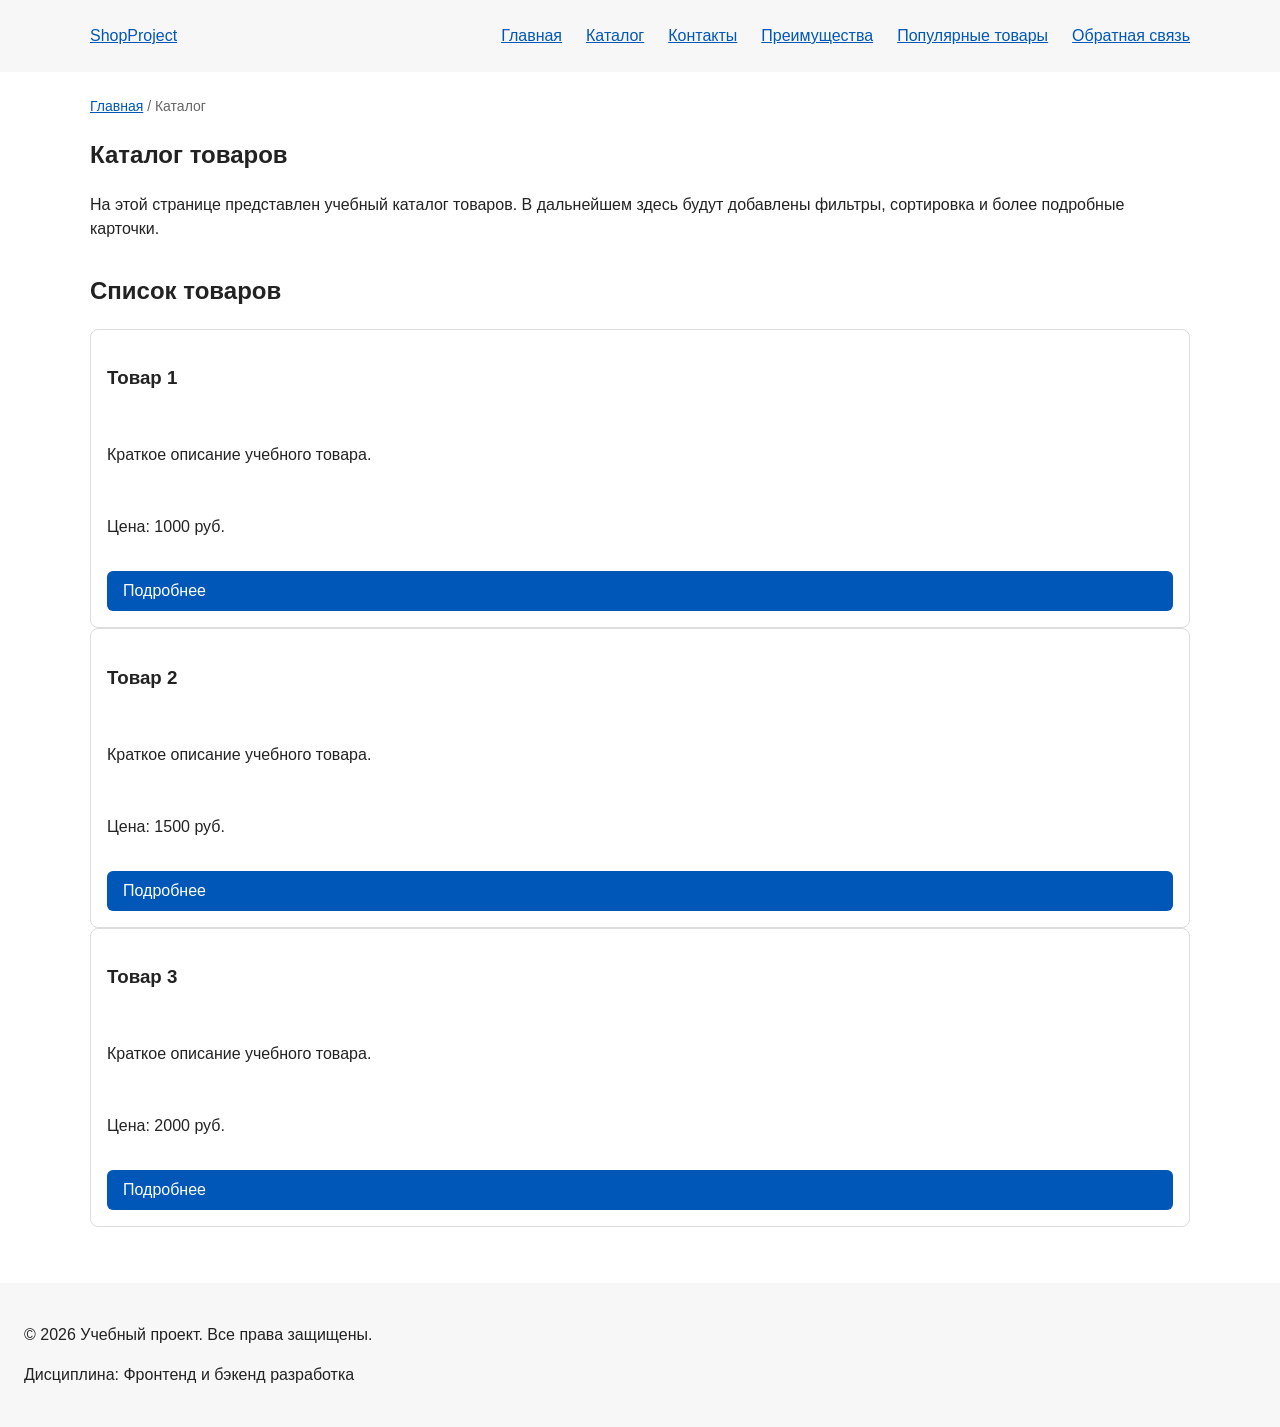
==== catalog.html @ 981c74f6 "feat: add multi-page structure navigation and anchors" ====
<!DOCTYPE html>
<html lang="ru">
<head>
  <meta charset="UTF-8">
  <meta name="viewport" content="width=device-width, initial-scale=1.0">
  <meta name="description" content="Каталог товаров учебного интернет-магазина.">
  <title>Каталог товаров — Учебный интернет-магазин</title>
  <link rel="stylesheet" href="css/style.css">
</head>
<body>
  <header>
    <div class="site-header">
      <a class="site-logo" href="index.html">ShopProject</a>

      <nav class="site-nav" aria-label="Основная навигация">
        <ul class="site-nav__list">
          <li><a href="index.html">Главная</a></li>
          <li><a href="catalog.html">Каталог</a></li>
          <li><a href="contacts.html">Контакты</a></li>
          <li><a href="index.html#advantages">Преимущества</a></li>
          <li><a href="index.html#popular">Популярные товары</a></li>
          <li><a href="index.html#contacts">Обратная связь</a></li>
        </ul>
      </nav>
    </div>
  </header>

  <main>
    <nav class="breadcrumbs" aria-label="Хлебные крошки">
      <a href="index.html">Главная</a>
      <span>Каталог</span>
    </nav>

    <section class="section">
      <h1>Каталог товаров</h1>
      <p>
        На этой странице представлен учебный каталог товаров.
        В дальнейшем здесь будут добавлены фильтры, сортировка и более
        подробные карточки.
      </p>
    </section>

    <section class="section">
      <h2>Список товаров</h2>

      <article class="product-card">
        <h3>Товар 1</h3>
        <p>Краткое описание учебного товара.</p>
        <p>Цена: 1000 руб.</p>
        <a class="button" href="index.html#popular">Подробнее</a>
      </article>

      <article class="product-card">
        <h3>Товар 2</h3>
        <p>Краткое описание учебного товара.</p>
        <p>Цена: 1500 руб.</p>
        <a class="button" href="index.html#popular">Подробнее</a>
      </article>

      <article class="product-card">
        <h3>Товар 3</h3>
        <p>Краткое описание учебного товара.</p>
        <p>Цена: 2000 руб.</p>
        <a class="button" href="index.html#popular">Подробнее</a>
      </article>
    </section>
  </main>

  <footer>
    <p>&copy; 2026 Учебный проект. Все права защищены.</p>
    <p>Дисциплина: Фронтенд и бэкенд разработка</p>
  </footer>
</body>
</html>
---- css/style.css ----
/* ===============================
   1. Переменные проекта
   =============================== */

:root {
  /* Основные цвета проекта */
  --color-bg: #ffffff;
  --color-text: #222222;
  --color-muted: #666666;
  --color-primary: #0057b8;
  --color-primary-dark: #003f86;
  --color-border: #dddddd;
  --color-surface: #f7f7f7;
  --color-surface-accent: #eef5ff;
  --color-danger: #b00020;
  --color-success: #168a2f;
  --color-success-bg: #eefaf0;
  --color-white: #ffffff;

  /* Отступы */
  --space-xs: 4px;
  --space-sm: 8px;
  --space-md: 16px;
  --space-lg: 24px;
  --space-xl: 32px;

  /* Скругления */
  --radius-sm: 6px;
  --radius-md: 8px;
  --radius-lg: 12px;

  /* Размеры */
  --container-width: 1100px;
}

/* ===============================
   2. Базовые стили
   =============================== */

* {
  box-sizing: border-box;
}

html {
  scroll-behavior: smooth;
}

body {
  margin: 0;
  font-family: Arial, sans-serif;
  line-height: 1.5;
  color: var(--color-text);
  background-color: var(--color-bg);
}

header,
main,
footer {
  padding: var(--space-lg);
}

header {
  background-color: var(--color-surface);
}

footer {
  background-color: var(--color-surface);
}

section {
  margin-bottom: 24px;
}

section h2 {
  margin-top: 0;
}


/* ===============================
   3. Общие элементы интерфейса
   =============================== */

a {
  color: var(--color-primary);
}

a:hover {
  color: var(--color-primary-dark);
}

a:focus-visible {
  outline: 2px solid var(--color-primary);
  outline-offset: 3px;
}

/*
  Ограничиваем ширину содержимого шапки,
  чтобы оно не растягивалось слишком сильно на широких экранах.
*/
.site-header {
  display: flex;
  flex-wrap: wrap;
  align-items: center;
  justify-content: space-between;
  gap: var(--space-md) var(--space-lg);
  max-width: var(--container-width);
  margin: 0 auto;
}

/*
  Оформляем текстовый логотип.
*/
.site-header__logo {
  font-weight: bold;
  text-decoration: none;
  color: var(--color-text);
}

/*
  Располагаем пункты меню в ряд с переносом на узких экранах.
*/
.site-nav__list {
  display: flex;
  flex-wrap: wrap;
  gap: var(--space-sm) var(--space-lg);
  padding: 0;
  margin: 0;
  list-style: none;
}

/*
  Оформляем ссылки меню.
*/
.site-nav__link {
  display: inline-block;
  color: var(--color-primary);
  text-decoration: none;
}

/*
  При наведении мыши подчёркиваем ссылку.
  Подробно состояния интерфейса будут рассмотрены в практической работе 1.7.
*/
.site-nav__link:hover {
  text-decoration: underline;
}

/* ===============================
   4. Компоненты страницы
   =============================== */

.hero {
  max-width: var(--container-width);
  margin: 0 auto var(--space-xl);
  padding: var(--space-xl) var(--space-lg);
  background-color: var(--color-surface-accent);
  border-radius: var(--radius-lg);
}

.section {
  max-width: var(--container-width);
  margin: 0 auto var(--space-xl);
}

.section h2 {
  margin-top: 0;
}

:target {
  outline: 2px dashed var(--color-primary);
  outline-offset: 4px;
}

/*
  Сетка товаров: число колонок зависит от доступной ширины.
*/
.product-list {
  display: grid;
  grid-template-columns: repeat(auto-fit, minmax(min(100%, 250px), 1fr));
  gap: var(--space-md);
}

/*
  Карточка товара — самостоятельный БЭМ-блок.
*/
.product-card {
  display: flex;
  flex-direction: column;
  gap: var(--space-md);
  min-width: 0;
  padding: var(--space-md);
  border: 1px solid var(--color-border);
  border-radius: var(--radius-md);
  background-color: var(--color-bg);
}

.product-card:hover {
  border-color: var(--color-primary);
}

.product-card__title,
.product-card__description,
.product-card__price {
  margin: 0;
}

.product-card__price {
  font-weight: bold;
}

.product-card__button {
  align-self: flex-start;
  margin-top: auto;
}

/*
  Кнопка
*/
.button {
  display: inline-block;
  padding: var(--space-sm) var(--space-md);
  color: var(--color-white);
  background-color: var(--color-primary);
  text-decoration: none;
  border: none;
  border-radius: var(--radius-sm);
  cursor: pointer;
}

.button:hover {
  background-color: var(--color-primary-dark);
}

.button:focus-visible {
  outline: 2px solid var(--color-primary);
  outline-offset: 3px;
}

.button:disabled {
  opacity: 0.6;
  cursor: not-allowed;
}

/*
  Дополнительный информационный блок.
*/
.aside-info {
  max-width: var(--container-width);
  margin: 0 auto var(--space-xl);
  padding: var(--space-md);
  border-left: 4px solid var(--color-primary);
  background-color: var(--color-surface);
}

/*
  Хлебные крошки
*/
.breadcrumbs {
  max-width: var(--container-width);
  margin: 0 auto var(--space-md);
  font-size: 14px;
  color: var(--color-muted);
}

.breadcrumbs a {
  color: var(--color-primary);
}

.breadcrumbs span::before {
  content: " / ";
  color: var(--color-muted);
}

/* ===============================
   5. Форма и модальное окно
   =============================== */

.order-dialog {
  width: min(100% - 32px, 560px);
  padding: var(--space-lg);
  border: none;
  border-radius: var(--radius-lg);
}

.order-dialog::backdrop {
  background-color: rgba(0, 0, 0, 0.5);
}

.form-field {
  margin-bottom: var(--space-md);
}

.form-field label {
  display: block;
  margin-bottom: var(--space-xs);
}

.form-field input,
.form-field select,
.form-field textarea {
  width: 100%;
  padding: 10px 12px;
  border: 1px solid var(--color-border);
  border-radius: var(--radius-sm);
  font: inherit;
}

.form-field input[type="checkbox"] {
  width: auto;
}

.form-field small {
  display: block;
  margin-top: var(--space-xs);
  color: var(--color-muted);
}

/*
  Видимый фокус для клавиатурной навигации.
*/
.form-field input:hover,
.form-field select:hover,
.form-field textarea:hover {
  border-color: var(--color-primary);
}

.form-field input:focus-visible,
.form-field select:focus-visible,
.form-field textarea:focus-visible,
.form-actions button:focus-visible {
  outline: 2px solid var(--color-primary);
  outline-offset: 3px;
}

[aria-invalid="true"] {
  border-color: var(--color-danger);
}

/*
  Кнопки формы.
*/
.form-actions {
  display: flex;
  gap: 12px;
  margin-top: 20px;
}

/*
  Сообщение об успешной отправке.
*/
.success-message {
  max-width: var(--container-width);
  margin: var(--space-lg) auto;
  padding: var(--space-md);
  border-left: 4px solid var(--color-success);
  background-color: var(--color-success-bg);
}
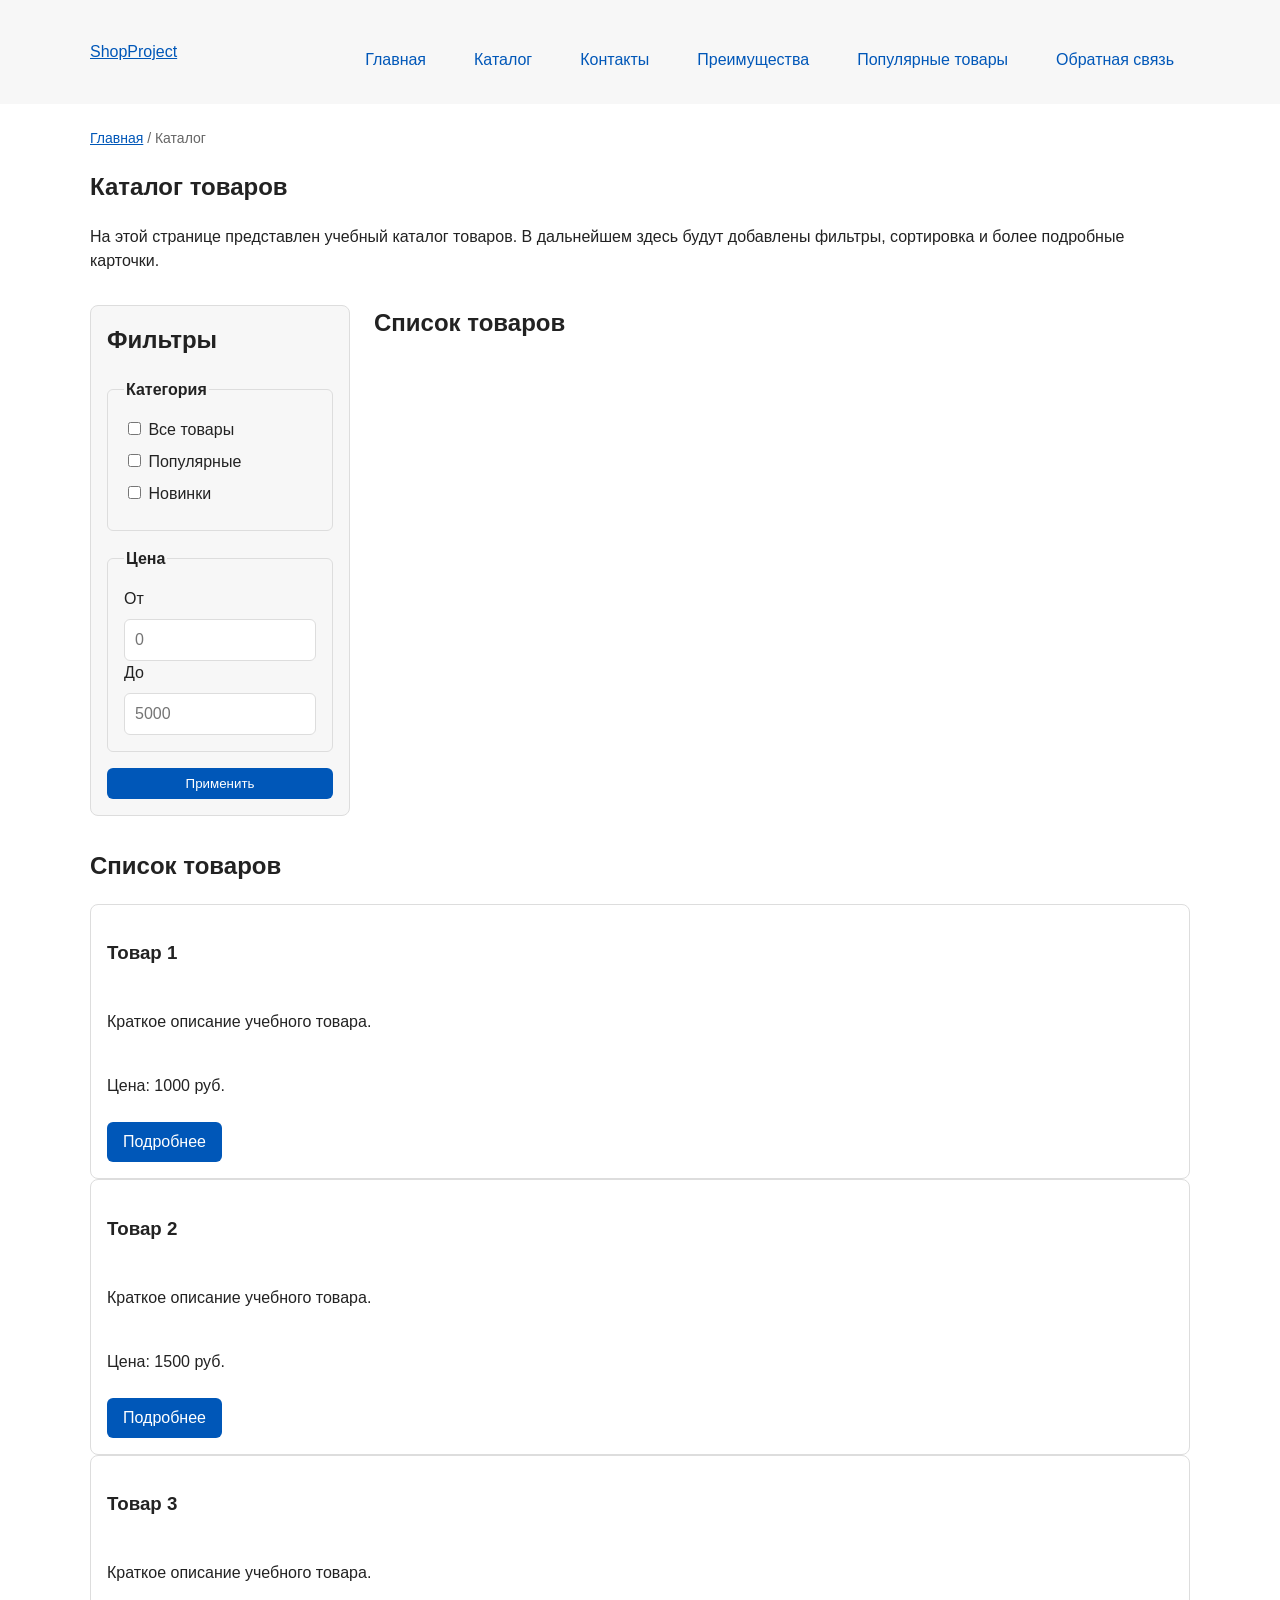
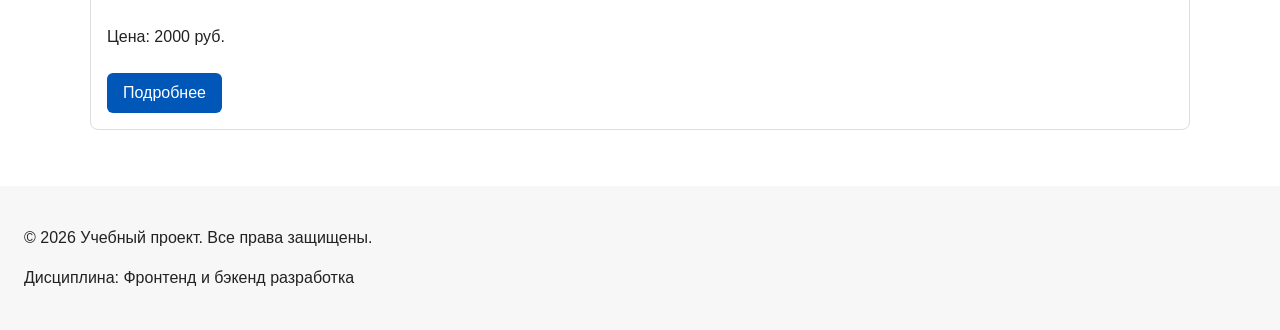
==== commit bf8d13e5: "feat: add flex navigation and grid catalog layout" ====
--- a/catalog.html
+++ b/catalog.html
@@ -40,6 +40,54 @@
       </p>
     </section>
 
+    <section class="catalog-layout">
+        <aside class="catalog-filters">
+            <h2>Фильтры</h2>
+
+            <form class="filters-form" action="#" method="get">
+            <fieldset>
+                <legend>Категория</legend>
+
+                <label>
+                <input type="checkbox" name="category" value="all">
+                Все товары
+                </label>
+
+                <label>
+                <input type="checkbox" name="category" value="popular">
+                Популярные
+                </label>
+
+                <label>
+                <input type="checkbox" name="category" value="new">
+                Новинки
+                </label>
+            </fieldset>
+
+            <fieldset>
+                <legend>Цена</legend>
+
+                <label for="price-from">От</label>
+                <input id="price-from" name="price-from" type="number" min="0" placeholder="0">
+
+                <label for="price-to">До</label>
+                <input id="price-to" name="price-to" type="number" min="0" placeholder="5000">
+            </fieldset>
+
+            <button class="button" type="submit">Применить</button>
+            </form>
+        </aside>
+
+        <section class="catalog-products">
+            <h2>Список товаров</h2>
+
+            <div class="products-grid">
+            <!-- Карточки товаров -->
+            </div>
+        </section>
+    </section>
+
+
     <section class="section">
       <h2>Список товаров</h2>
 
--- a/css/style.css
+++ b/css/style.css
@@ -122,10 +122,25 @@
 .site-nav__list {
   display: flex;
   flex-wrap: wrap;
-  gap: var(--space-sm) var(--space-lg);
+  justify-content: center;
+  align-items: center;
+  gap: var(--space-md);
   padding: 0;
-  margin: 0;
+  margin: var(--space-md) 0 0;
   list-style: none;
+}
+
+.site-nav__list a {
+  display: inline-block;
+  padding: var(--space-sm) var(--space-md);
+  color: var(--color-primary);
+  text-decoration: none;
+  border-radius: var(--radius-sm);
+}
+
+.site-nav__list a:hover {
+  color: var(--color-white);
+  background-color: var(--color-primary);
 }
 
 /*
@@ -186,14 +201,19 @@
 .product-card {
   display: flex;
   flex-direction: column;
-  gap: var(--space-md);
-  min-width: 0;
+  gap: var(--space-sm);
+  margin-bottom: 0;
   padding: var(--space-md);
   border: 1px solid var(--color-border);
   border-radius: var(--radius-md);
   background-color: var(--color-bg);
 }
 
+.product-card .button {
+  margin-top: auto;
+  align-self: flex-start;
+}
+
 .product-card:hover {
   border-color: var(--color-primary);
 }
@@ -211,6 +231,12 @@
 .product-card__button {
   align-self: flex-start;
   margin-top: auto;
+}
+
+.products-grid {
+  display: grid;
+  grid-template-columns: repeat(3, 1fr);
+  gap: var(--space-lg);
 }
 
 /*
@@ -253,6 +279,62 @@
 }
 
 /*
+  Каталог
+*/
+.catalog-layout {
+  max-width: var(--container-width);
+  margin: 0 auto var(--space-xl);
+  display: grid;
+  grid-template-columns: 260px 1fr;
+  grid-template-areas: "filters products";
+  gap: var(--space-lg);
+}
+
+.catalog-filters {
+  grid-area: filters;
+  padding: var(--space-md);
+  border: 1px solid var(--color-border);
+  border-radius: var(--radius-md);
+  background-color: var(--color-surface);
+}
+
+.catalog-products {
+  grid-area: products;
+}
+
+/*
+  Фильтры
+*/
+.filters-form {
+  display: grid;
+  gap: var(--space-md);
+}
+
+.filters-form fieldset {
+  margin: 0;
+  padding: var(--space-md);
+  border: 1px solid var(--color-border);
+  border-radius: var(--radius-sm);
+}
+
+.filters-form legend {
+  font-weight: 700;
+}
+
+.filters-form label {
+  display: block;
+  margin-bottom: var(--space-sm);
+}
+
+.filters-form input[type="number"] {
+  width: 100%;
+  padding: 8px 10px;
+  border: 1px solid var(--color-border);
+  border-radius: var(--radius-sm);
+  font: inherit;
+}
+
+/*
   Хлебные крошки
 */
 .breadcrumbs {
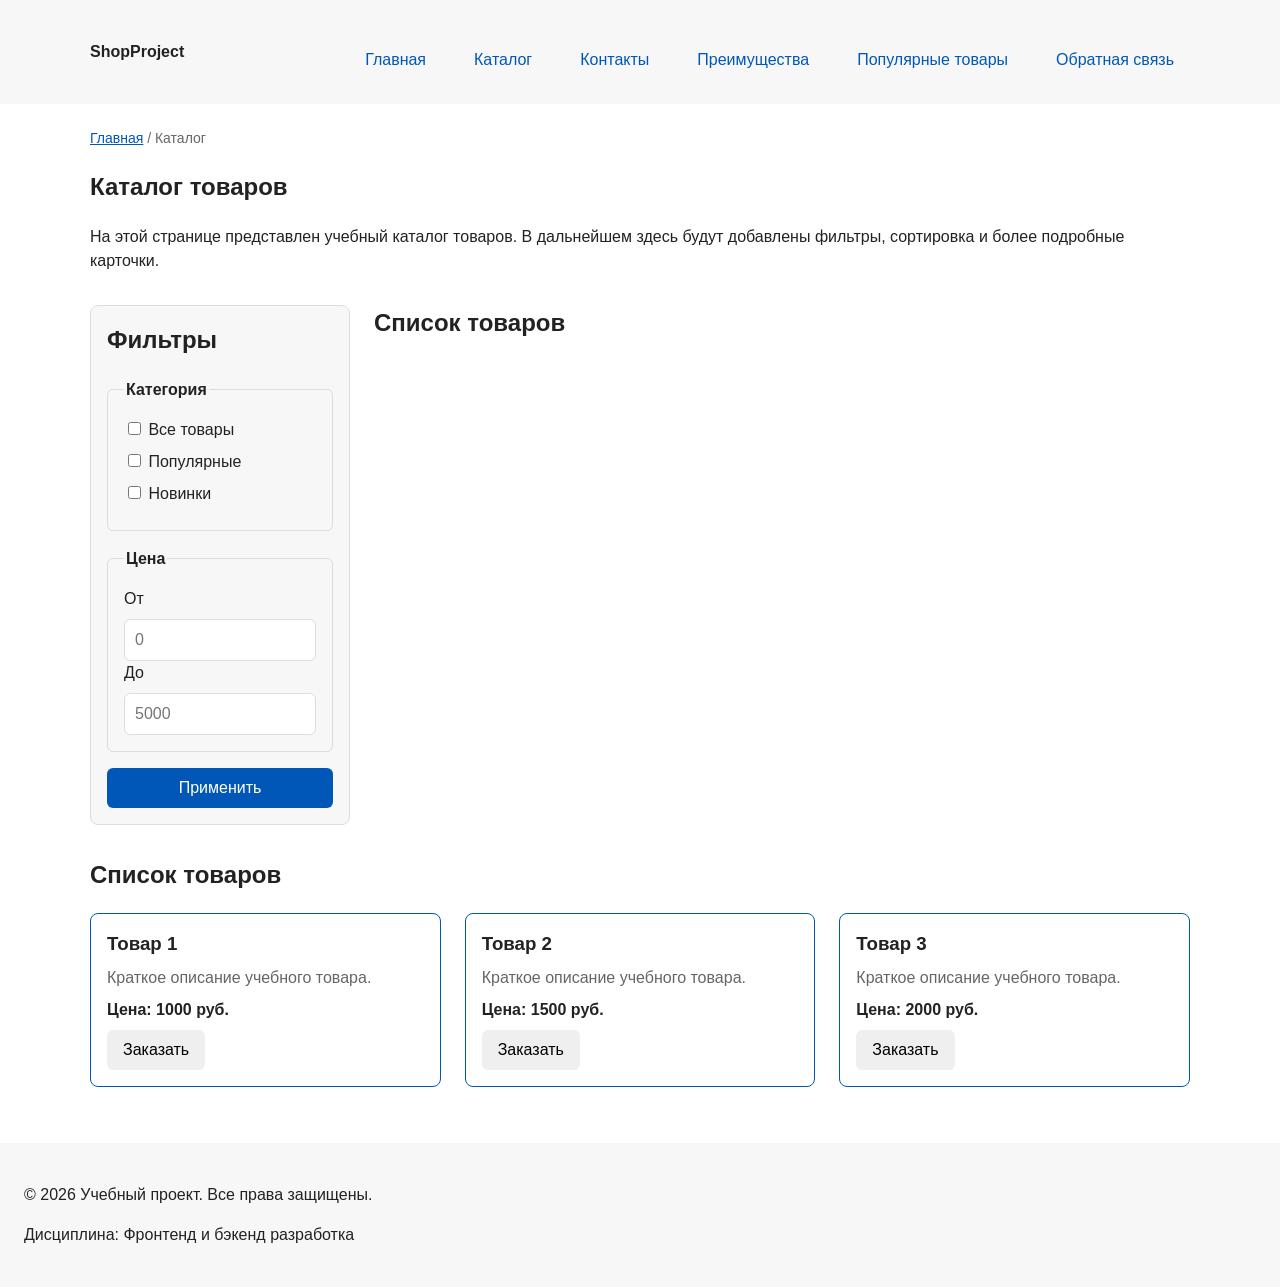
==== commit aba3a840: "refactor: apply BEM naming to CSS classes" ====
--- a/catalog.html
+++ b/catalog.html
@@ -8,28 +8,30 @@
   <link rel="stylesheet" href="css/style.css">
 </head>
 <body>
-  <header>
-    <div class="site-header">
-      <a class="site-logo" href="index.html">ShopProject</a>
+  <header class="site-header">
+    <div class="site-header__inner">
+      <a class="site-header__logo" href="index.html">ShopProject</a>
 
       <nav class="site-nav" aria-label="Основная навигация">
         <ul class="site-nav__list">
-          <li><a href="index.html">Главная</a></li>
-          <li><a href="catalog.html">Каталог</a></li>
-          <li><a href="contacts.html">Контакты</a></li>
-          <li><a href="index.html#advantages">Преимущества</a></li>
-          <li><a href="index.html#popular">Популярные товары</a></li>
-          <li><a href="index.html#contacts">Обратная связь</a></li>
+          <li class="site-nav__item"><a class="site-nav__link" href="index.html">Главная</a></li>
+          <li class="site-nav__item"><a class="site-nav__link" href="catalog.html">Каталог</a></li>
+          <li class="site-nav__item"><a class="site-nav__link" href="contacts.html">Контакты</a></li>
+          <li class="site-nav__item"><a class="site-nav__link" href="index.html#advantages">Преимущества</a></li>
+          <li class="site-nav__item"><a class="site-nav__link" href="index.html#popular">Популярные товары</a></li>
+          <li class="site-nav__item"><a class="site-nav__link" href="index.html#contacts">Обратная связь</a></li>
         </ul>
       </nav>
     </div>
   </header>
 
+
   <main>
     <nav class="breadcrumbs" aria-label="Хлебные крошки">
-      <a href="index.html">Главная</a>
-      <span>Каталог</span>
+      <a class="breadcrumbs__link" href="index.html">Главная</a>
+      <span class="breadcrumbs__current">Каталог</span>
     </nav>
+
 
     <section class="section">
       <h1>Каталог товаров</h1>
@@ -74,7 +76,7 @@
                 <input id="price-to" name="price-to" type="number" min="0" placeholder="5000">
             </fieldset>
 
-            <button class="button" type="submit">Применить</button>
+            <button class="button button--primary" type="submit">Применить</button>
             </form>
         </aside>
 
@@ -91,30 +93,38 @@
     <section class="section">
       <h2>Список товаров</h2>
 
-      <article class="product-card">
-        <h3>Товар 1</h3>
-        <p>Краткое описание учебного товара.</p>
-        <p>Цена: 1000 руб.</p>
-        <a class="button" href="index.html#popular">Подробнее</a>
-      </article>
+      <div class="products-grid">
+        <article class="product-card product-card--featured">
+          <h3 class="product-card__title">Товар 1</h3>
+          <p class="product-card__description">Краткое описание учебного товара.</p>
+          <p class="product-card__price">Цена: 1000 руб.</p>
+          <button class="button product-card__button" type="button" data-product="Товар 1">
+            Заказать
+          </button>
+        </article>
 
-      <article class="product-card">
-        <h3>Товар 2</h3>
-        <p>Краткое описание учебного товара.</p>
-        <p>Цена: 1500 руб.</p>
-        <a class="button" href="index.html#popular">Подробнее</a>
-      </article>
+        <article class="product-card product-card--featured">
+          <h3 class="product-card__title">Товар 2</h3>
+          <p class="product-card__description">Краткое описание учебного товара.</p>
+          <p class="product-card__price">Цена: 1500 руб.</p>
+          <button class="button product-card__button" type="button" data-product="Товар 1">
+            Заказать
+          </button>
+        </article>
 
-      <article class="product-card">
-        <h3>Товар 3</h3>
-        <p>Краткое описание учебного товара.</p>
-        <p>Цена: 2000 руб.</p>
-        <a class="button" href="index.html#popular">Подробнее</a>
-      </article>
+        <article class="product-card product-card--featured">
+          <h3 class="product-card__title">Товар 3</h3>
+          <p class="product-card__description">Краткое описание учебного товара.</p>
+          <p class="product-card__price">Цена: 2000 руб.</p>
+          <button class="button product-card__button" type="button" data-product="Товар 1">
+            Заказать
+          </button>
+        </article>
+      </div>
     </section>
   </main>
 
-  <footer>
+  <footer class="site-footer">
     <p>&copy; 2026 Учебный проект. Все права защищены.</p>
     <p>Дисциплина: Фронтенд и бэкенд разработка</p>
   </footer>
--- a/css/style.css
+++ b/css/style.css
@@ -59,10 +59,6 @@
   padding: var(--space-lg);
 }
 
-header {
-  background-color: var(--color-surface);
-}
-
 footer {
   background-color: var(--color-surface);
 }
@@ -93,27 +89,28 @@
   outline-offset: 3px;
 }
 
-/*
-  Ограничиваем ширину содержимого шапки,
-  чтобы оно не растягивалось слишком сильно на широких экранах.
-*/
+/* Шапка — на всю ширину */
 .site-header {
+  padding: var(--space-lg);
+  background-color: var(--color-surface);
+}
+
+/* Внутренний контейнер — ограничивает контент */
+.site-header__inner {
+  max-width: var(--container-width);
+  margin: 0 auto;
   display: flex;
   flex-wrap: wrap;
   align-items: center;
   justify-content: space-between;
   gap: var(--space-md) var(--space-lg);
-  max-width: var(--container-width);
-  margin: 0 auto;
-}
-
-/*
-  Оформляем текстовый логотип.
-*/
+  padding: 0; /* или нужные отступы */
+}
+
 .site-header__logo {
-  font-weight: bold;
+  font-weight: 700;
+  color: var(--color-text);
   text-decoration: none;
-  color: var(--color-text);
 }
 
 /*
@@ -148,8 +145,10 @@
 */
 .site-nav__link {
   display: inline-block;
+  padding: var(--space-sm) var(--space-md);
   color: var(--color-primary);
   text-decoration: none;
+  border-radius: var(--radius-sm);
 }
 
 /*
@@ -157,7 +156,18 @@
   Подробно состояния интерфейса будут рассмотрены в практической работе 1.7.
 */
 .site-nav__link:hover {
-  text-decoration: underline;
+  color: var(--color-white);
+  background-color: var(--color-primary);
+}
+
+.site-nav__link:focus-visible {
+  outline: 2px solid var(--color-primary);
+  outline-offset: 3px;
+}
+
+.site-nav__link--active {
+  color: var(--color-white);
+  background-color: var(--color-primary);
 }
 
 /* ===============================
@@ -209,6 +219,14 @@
   background-color: var(--color-bg);
 }
 
+.product-card--featured {
+  border-color: var(--color-primary);
+}
+
+.product-card--discount {
+  border-color: var(--color-danger);
+}
+
 .product-card .button {
   margin-top: auto;
   align-self: flex-start;
@@ -218,14 +236,23 @@
   border-color: var(--color-primary);
 }
 
-.product-card__title,
-.product-card__description,
+.product-card__title {
+  margin: 0;
+  color: var(--color-text);
+}
+
+.product-card__description {
+  margin: 0;
+  color: var(--color-muted);
+}
+
 .product-card__price {
   margin: 0;
-}
-
-.product-card__price {
-  font-weight: bold;
+  font-weight: 700;
+}
+
+.product-card--discount .product-card__price {
+  color: var(--color-danger);
 }
 
 .product-card__button {
@@ -245,16 +272,31 @@
 .button {
   display: inline-block;
   padding: var(--space-sm) var(--space-md);
+  border: none;
+  border-radius: var(--radius-sm);
+  font: inherit;
+  text-decoration: none;
+  cursor: pointer;
+}
+
+.button--primary {
   color: var(--color-white);
   background-color: var(--color-primary);
-  text-decoration: none;
-  border: none;
-  border-radius: var(--radius-sm);
-  cursor: pointer;
-}
-
-.button:hover {
+}
+
+.button--primary:hover {
   background-color: var(--color-primary-dark);
+}
+
+.button--secondary {
+  color: var(--color-primary);
+  background-color: transparent;
+  border: 1px solid var(--color-primary);
+}
+
+.button--secondary:hover {
+  color: var(--color-white);
+  background-color: var(--color-primary);
 }
 
 .button:focus-visible {
@@ -262,7 +304,8 @@
   outline-offset: 3px;
 }
 
-.button:disabled {
+.button:disabled,
+.button--disabled {
   opacity: 0.6;
   cursor: not-allowed;
 }
@@ -344,14 +387,15 @@
   color: var(--color-muted);
 }
 
-.breadcrumbs a {
+.breadcrumbs__link {
   color: var(--color-primary);
 }
 
-.breadcrumbs span::before {
+.breadcrumbs__current::before {
   content: " / ";
   color: var(--color-muted);
 }
+
 
 /* ===============================
    5. Форма и модальное окно
@@ -368,18 +412,22 @@
   background-color: rgba(0, 0, 0, 0.5);
 }
 
-.form-field {
+.order-dialog__title {
+  margin-top: 0;
+}
+
+.order-form__field {
   margin-bottom: var(--space-md);
 }
 
-.form-field label {
+.order-form__label {
   display: block;
   margin-bottom: var(--space-xs);
 }
 
-.form-field input,
-.form-field select,
-.form-field textarea {
+.order-form__input,
+.order-form__select,
+.order-form__textarea {
   width: 100%;
   padding: 10px 12px;
   border: 1px solid var(--color-border);
@@ -387,11 +435,11 @@
   font: inherit;
 }
 
-.form-field input[type="checkbox"] {
+.order-form__field input[type="checkbox"] {
   width: auto;
 }
 
-.form-field small {
+.order-form__small {
   display: block;
   margin-top: var(--space-xs);
   color: var(--color-muted);
@@ -400,20 +448,26 @@
 /*
   Видимый фокус для клавиатурной навигации.
 */
-.form-field input:hover,
-.form-field select:hover,
-.form-field textarea:hover {
+.order-form__input:hover,
+.order-form__select:hover,
+.order-form__textarea:hover {
   border-color: var(--color-primary);
 }
 
-.form-field input:focus-visible,
-.form-field select:focus-visible,
-.form-field textarea:focus-visible,
-.form-actions button:focus-visible {
+.order-form__input:focus-visible,
+.order-form__select:focus-visible,
+.order-form__textarea:focus-visible {
   outline: 2px solid var(--color-primary);
   outline-offset: 3px;
 }
 
+.order-form__actions {
+  display: flex;
+  gap: var(--space-md);
+  margin-top: var(--space-lg);
+}
+
+
 [aria-invalid="true"] {
   border-color: var(--color-danger);
 }
@@ -421,7 +475,7 @@
 /*
   Кнопки формы.
 */
-.form-actions {
+.order-form__actions {
   display: flex;
   gap: 12px;
   margin-top: 20px;
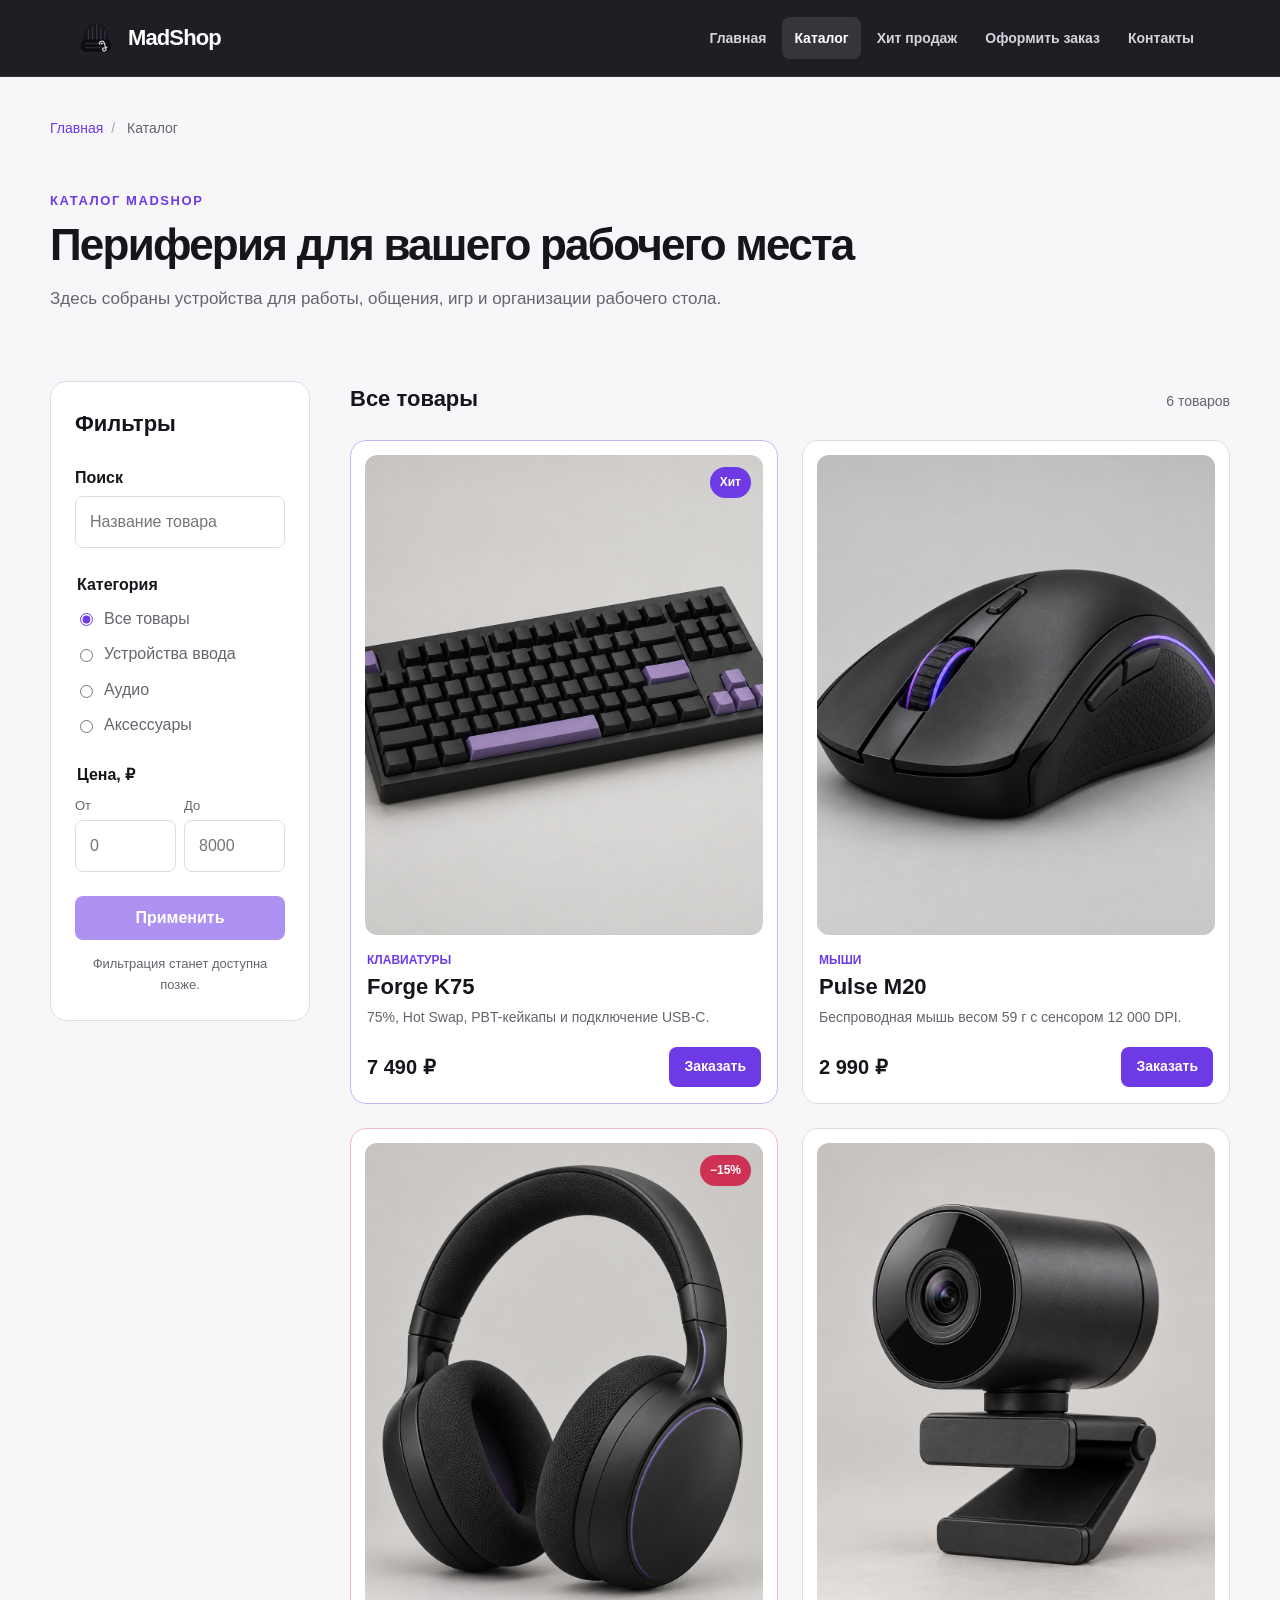
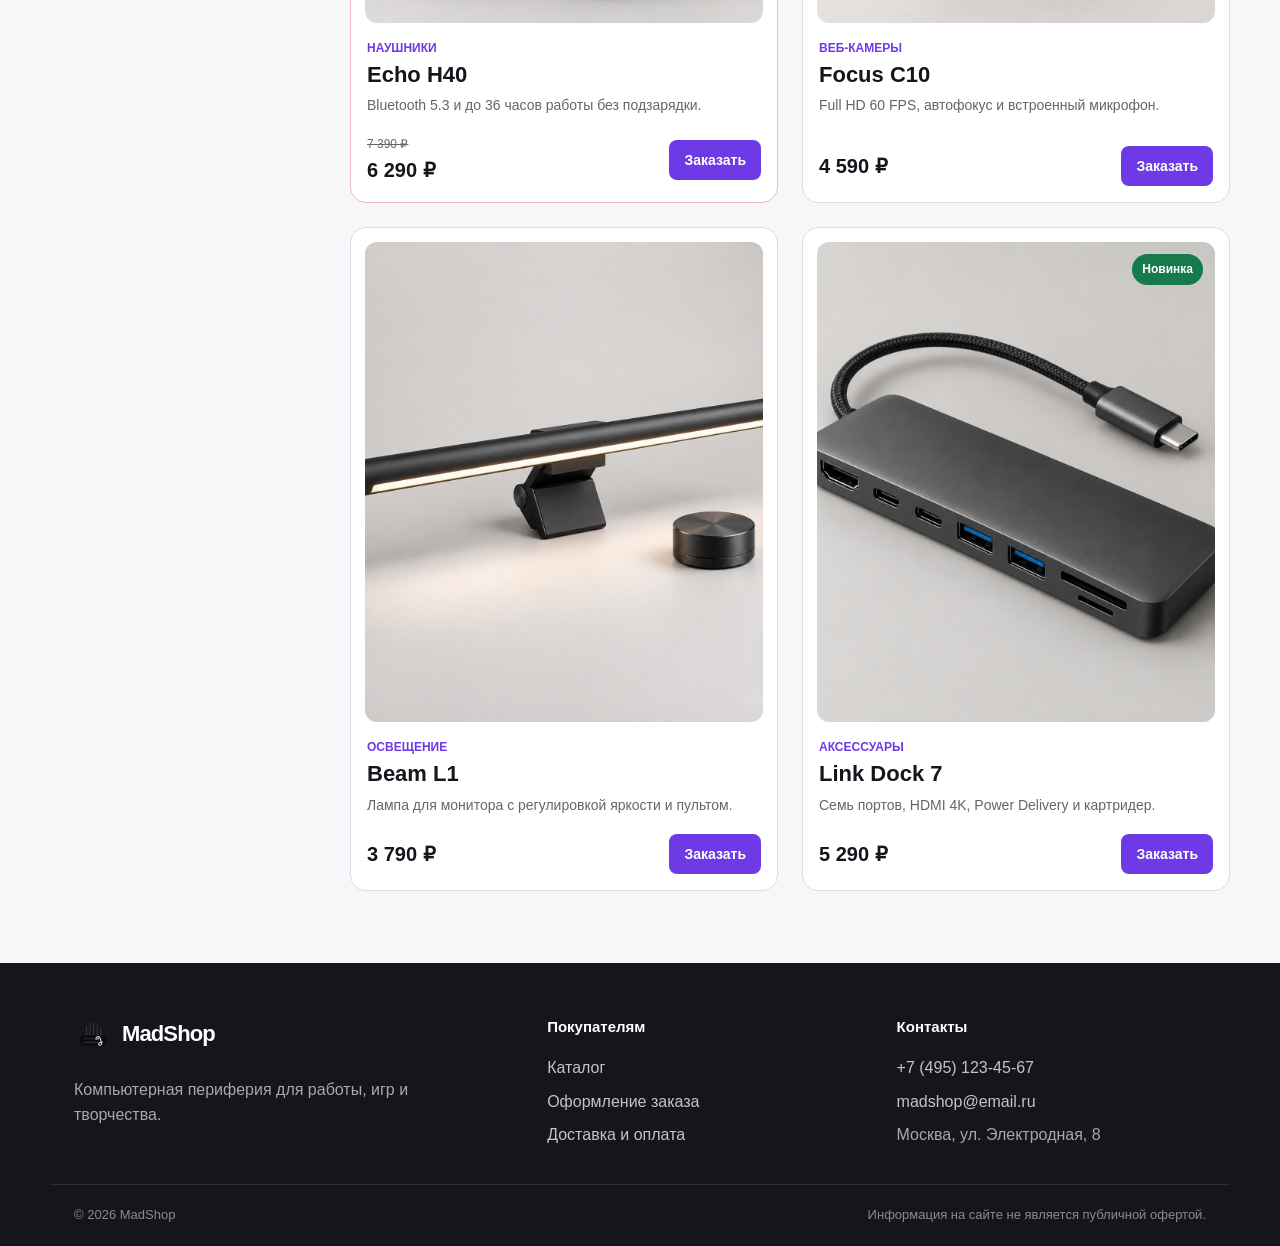
==== commit 206e903e: "feat: updated style and structure of site" ====
--- a/catalog.html
+++ b/catalog.html
@@ -3,130 +3,211 @@
 <head>
   <meta charset="UTF-8">
   <meta name="viewport" content="width=device-width, initial-scale=1.0">
-  <meta name="description" content="Каталог товаров учебного интернет-магазина.">
-  <title>Каталог товаров — Учебный интернет-магазин</title>
+  <meta name="description" content="Каталог компьютерной периферии MadShop: клавиатуры, мыши, наушники, камеры и аксессуары.">
+  <title>Каталог товаров — MadShop</title>
+  <link rel="icon" href="images/madshop-logo.svg" type="image/svg+xml">
   <link rel="stylesheet" href="css/style.css">
 </head>
 <body>
+  <a class="skip-link" href="#main-content">Перейти к содержимому</a>
+
   <header class="site-header">
     <div class="site-header__inner">
-      <a class="site-header__logo" href="index.html">ShopProject</a>
+      <a class="site-header__brand" href="index.html" aria-label="MadShop — на главную">
+        <img class="site-header__logo" src="images/madshop-logo.svg" width="48" height="48" alt="">
+        <span class="site-header__name">MadShop</span>
+      </a>
 
       <nav class="site-nav" aria-label="Основная навигация">
         <ul class="site-nav__list">
           <li class="site-nav__item"><a class="site-nav__link" href="index.html">Главная</a></li>
-          <li class="site-nav__item"><a class="site-nav__link" href="catalog.html">Каталог</a></li>
+          <li class="site-nav__item"><a class="site-nav__link site-nav__link--active" href="catalog.html" aria-current="page">Каталог</a></li>
+          <li class="site-nav__item"><a class="site-nav__link" href="product.html">Хит продаж</a></li>
+          <li class="site-nav__item"><a class="site-nav__link" href="order.html">Оформить заказ</a></li>
           <li class="site-nav__item"><a class="site-nav__link" href="contacts.html">Контакты</a></li>
-          <li class="site-nav__item"><a class="site-nav__link" href="index.html#advantages">Преимущества</a></li>
-          <li class="site-nav__item"><a class="site-nav__link" href="index.html#popular">Популярные товары</a></li>
-          <li class="site-nav__item"><a class="site-nav__link" href="index.html#contacts">Обратная связь</a></li>
         </ul>
       </nav>
     </div>
   </header>
 
-
-  <main>
+  <main id="main-content">
     <nav class="breadcrumbs" aria-label="Хлебные крошки">
       <a class="breadcrumbs__link" href="index.html">Главная</a>
       <span class="breadcrumbs__current">Каталог</span>
     </nav>
 
-
-    <section class="section">
-      <h1>Каталог товаров</h1>
-      <p>
-        На этой странице представлен учебный каталог товаров.
-        В дальнейшем здесь будут добавлены фильтры, сортировка и более
-        подробные карточки.
+    <section class="page-intro">
+      <p class="page-intro__eyebrow">Каталог MadShop</p>
+      <h1 class="page-intro__title">Периферия для вашего рабочего места</h1>
+      <p class="page-intro__text">
+        Здесь собраны устройства для работы, общения, игр и организации рабочего стола.
       </p>
     </section>
 
-    <section class="catalog-layout">
-        <aside class="catalog-filters">
-            <h2>Фильтры</h2>
-
-            <form class="filters-form" action="#" method="get">
-            <fieldset>
-                <legend>Категория</legend>
-
-                <label>
-                <input type="checkbox" name="category" value="all">
-                Все товары
-                </label>
-
-                <label>
-                <input type="checkbox" name="category" value="popular">
-                Популярные
-                </label>
-
-                <label>
-                <input type="checkbox" name="category" value="new">
-                Новинки
-                </label>
-            </fieldset>
-
-            <fieldset>
-                <legend>Цена</legend>
-
+    <div class="catalog-layout">
+      <aside class="catalog-filters" aria-labelledby="filters-title">
+        <h2 class="catalog-filters__title" id="filters-title">Фильтры</h2>
+
+        <form class="filters-form" action="#" method="get">
+          <div class="filters-form__field">
+            <label class="filters-form__label" for="catalog-search">Поиск</label>
+            <input class="filters-form__input" id="catalog-search" name="search" type="search" placeholder="Название товара">
+          </div>
+
+          <fieldset class="filters-form__group">
+            <legend class="filters-form__legend">Категория</legend>
+            <label class="filters-form__check">
+              <input type="radio" name="category" value="all" checked>
+              <span>Все товары</span>
+            </label>
+            <label class="filters-form__check">
+              <input type="radio" name="category" value="input">
+              <span>Устройства ввода</span>
+            </label>
+            <label class="filters-form__check">
+              <input type="radio" name="category" value="audio">
+              <span>Аудио</span>
+            </label>
+            <label class="filters-form__check">
+              <input type="radio" name="category" value="accessories">
+              <span>Аксессуары</span>
+            </label>
+          </fieldset>
+
+          <fieldset class="filters-form__group">
+            <legend class="filters-form__legend">Цена, ₽</legend>
+            <div class="filters-form__range">
+              <div>
                 <label for="price-from">От</label>
-                <input id="price-from" name="price-from" type="number" min="0" placeholder="0">
-
+                <input class="filters-form__input" id="price-from" name="price-from" type="number" min="0" placeholder="0">
+              </div>
+              <div>
                 <label for="price-to">До</label>
-                <input id="price-to" name="price-to" type="number" min="0" placeholder="5000">
-            </fieldset>
-
-            <button class="button button--primary" type="submit">Применить</button>
-            </form>
-        </aside>
-
-        <section class="catalog-products">
-            <h2>Список товаров</h2>
-
-            <div class="products-grid">
-            <!-- Карточки товаров -->
-            </div>
-        </section>
-    </section>
-
-
-    <section class="section">
-      <h2>Список товаров</h2>
-
-      <div class="products-grid">
-        <article class="product-card product-card--featured">
-          <h3 class="product-card__title">Товар 1</h3>
-          <p class="product-card__description">Краткое описание учебного товара.</p>
-          <p class="product-card__price">Цена: 1000 руб.</p>
-          <button class="button product-card__button" type="button" data-product="Товар 1">
-            Заказать
-          </button>
-        </article>
-
-        <article class="product-card product-card--featured">
-          <h3 class="product-card__title">Товар 2</h3>
-          <p class="product-card__description">Краткое описание учебного товара.</p>
-          <p class="product-card__price">Цена: 1500 руб.</p>
-          <button class="button product-card__button" type="button" data-product="Товар 1">
-            Заказать
-          </button>
-        </article>
-
-        <article class="product-card product-card--featured">
-          <h3 class="product-card__title">Товар 3</h3>
-          <p class="product-card__description">Краткое описание учебного товара.</p>
-          <p class="product-card__price">Цена: 2000 руб.</p>
-          <button class="button product-card__button" type="button" data-product="Товар 1">
-            Заказать
-          </button>
-        </article>
+                <input class="filters-form__input" id="price-to" name="price-to" type="number" min="0" placeholder="8000">
+              </div>
+            </div>
+          </fieldset>
+
+          <button class="button button--primary" type="button" disabled>Применить</button>
+          <p class="filters-form__note">Фильтрация станет доступна позже.</p>
+        </form>
+      </aside>
+
+      <section class="catalog-products" aria-labelledby="catalog-title">
+        <div class="catalog-products__heading">
+          <h2 class="catalog-products__title" id="catalog-title">Все товары</h2>
+          <p class="catalog-products__count">6 товаров</p>
+        </div>
+
+        <div class="products-grid products-grid--catalog">
+          <article class="product-card product-card--featured">
+            <span class="product-card__badge">Хит</span>
+            <a class="product-card__image-link" href="product.html">
+              <img class="product-card__image" src="images/keyboard-forge-k75.png" width="480" height="480" alt="Чёрная механическая клавиатура Forge K75">
+            </a>
+            <p class="product-card__category">Клавиатуры</p>
+            <h3 class="product-card__title"><a href="product.html">Forge K75</a></h3>
+            <p class="product-card__description">75%, Hot Swap, PBT-кейкапы и подключение USB-C.</p>
+            <div class="product-card__footer">
+              <p class="product-card__price">7 490 ₽</p>
+              <a class="button button--primary product-card__button" href="order.html?product=Forge%20K75">Заказать</a>
+            </div>
+          </article>
+
+          <article class="product-card">
+            <img class="product-card__image" src="images/mouse-pulse-m20.png" width="480" height="480" alt="Чёрная беспроводная мышь Pulse M20" loading="lazy">
+            <p class="product-card__category">Мыши</p>
+            <h3 class="product-card__title">Pulse M20</h3>
+            <p class="product-card__description">Беспроводная мышь весом 59 г с сенсором 12 000 DPI.</p>
+            <div class="product-card__footer">
+              <p class="product-card__price">2 990 ₽</p>
+              <a class="button button--primary product-card__button" href="order.html?product=Pulse%20M20">Заказать</a>
+            </div>
+          </article>
+
+          <article class="product-card product-card--discount">
+            <span class="product-card__badge">−15%</span>
+            <img class="product-card__image" src="images/headphones-echo-h40.png" width="480" height="480" alt="Чёрные беспроводные наушники Echo H40" loading="lazy">
+            <p class="product-card__category">Наушники</p>
+            <h3 class="product-card__title">Echo H40</h3>
+            <p class="product-card__description">Bluetooth 5.3 и до 36 часов работы без подзарядки.</p>
+            <div class="product-card__footer">
+              <p class="product-card__price">
+                <span class="product-card__old-price">7 390 ₽</span>
+                6 290 ₽
+              </p>
+              <a class="button button--primary product-card__button" href="order.html?product=Echo%20H40">Заказать</a>
+            </div>
+          </article>
+
+          <article class="product-card">
+            <img class="product-card__image" src="images/webcam-focus-c10.png" width="480" height="480" alt="Чёрная веб-камера Focus C10" loading="lazy">
+            <p class="product-card__category">Веб-камеры</p>
+            <h3 class="product-card__title">Focus C10</h3>
+            <p class="product-card__description">Full HD 60 FPS, автофокус и встроенный микрофон.</p>
+            <div class="product-card__footer">
+              <p class="product-card__price">4 590 ₽</p>
+              <a class="button button--primary product-card__button" href="order.html?product=Focus%20C10">Заказать</a>
+            </div>
+          </article>
+
+          <article class="product-card">
+            <img class="product-card__image" src="images/lightbar-beam-l1.png" width="480" height="480" alt="Чёрная лампа для монитора Beam L1" loading="lazy">
+            <p class="product-card__category">Освещение</p>
+            <h3 class="product-card__title">Beam L1</h3>
+            <p class="product-card__description">Лампа для монитора с регулировкой яркости и пультом.</p>
+            <div class="product-card__footer">
+              <p class="product-card__price">3 790 ₽</p>
+              <a class="button button--primary product-card__button" href="order.html?product=Beam%20L1">Заказать</a>
+            </div>
+          </article>
+
+          <article class="product-card">
+            <span class="product-card__badge product-card__badge--new">Новинка</span>
+            <img class="product-card__image" src="images/hub-link-dock-7.png" width="480" height="480" alt="Чёрный USB-C хаб Link Dock 7" loading="lazy">
+            <p class="product-card__category">Аксессуары</p>
+            <h3 class="product-card__title">Link Dock 7</h3>
+            <p class="product-card__description">Семь портов, HDMI 4K, Power Delivery и картридер.</p>
+            <div class="product-card__footer">
+              <p class="product-card__price">5 290 ₽</p>
+              <a class="button button--primary product-card__button" href="order.html?product=Link%20Dock%207">Заказать</a>
+            </div>
+          </article>
+        </div>
+      </section>
+    </div>
+  </main>
+
+  <footer class="site-footer">
+    <div class="site-footer__inner">
+      <div class="site-footer__about">
+        <a class="site-footer__brand" href="index.html">
+          <img src="images/madshop-logo.svg" width="40" height="40" alt="">
+          <span>MadShop</span>
+        </a>
+        <p>Компьютерная периферия для работы, игр и творчества.</p>
       </div>
-    </section>
-  </main>
-
-  <footer class="site-footer">
-    <p>&copy; 2026 Учебный проект. Все права защищены.</p>
-    <p>Дисциплина: Фронтенд и бэкенд разработка</p>
+      <div class="site-footer__column">
+        <h2 class="site-footer__title">Покупателям</h2>
+        <ul class="site-footer__list">
+          <li><a href="catalog.html">Каталог</a></li>
+          <li><a href="order.html">Оформление заказа</a></li>
+          <li><a href="contacts.html#delivery">Доставка и оплата</a></li>
+        </ul>
+      </div>
+      <div class="site-footer__column">
+        <h2 class="site-footer__title">Контакты</h2>
+        <address class="site-footer__address">
+          <a href="tel:+74951234567">+7 (495) 123-45-67</a>
+          <a href="mailto:madshop@email.ru">madshop@email.ru</a>
+          <span>Москва, ул. Электродная, 8</span>
+        </address>
+      </div>
+    </div>
+    <div class="site-footer__bottom">
+      <p>© 2026 MadShop</p>
+      <p>Информация на сайте не является публичной офертой.</p>
+    </div>
   </footer>
 </body>
 </html>
--- a/css/style.css
+++ b/css/style.css
@@ -1,41 +1,42 @@
-/* ===============================
+/* ==============================
    1. Переменные проекта
-   =============================== */
+   ============================== */
 
 :root {
-  /* Основные цвета проекта */
-  --color-bg: #ffffff;
-  --color-text: #222222;
-  --color-muted: #666666;
-  --color-primary: #0057b8;
-  --color-primary-dark: #003f86;
-  --color-border: #dddddd;
-  --color-surface: #f7f7f7;
-  --color-surface-accent: #eef5ff;
-  --color-danger: #b00020;
-  --color-success: #168a2f;
-  --color-success-bg: #eefaf0;
+  --color-bg: #f7f7fa;
+  --color-surface: #ffffff;
+  --color-surface-soft: #f0eef7;
+  --color-text: #17151c;
+  --color-muted: #68636f;
+  --color-primary: #6d3ae6;
+  --color-primary-dark: #5225bd;
+  --color-primary-soft: #eee8ff;
+  --color-dark: #17151c;
+  --color-border: #dedbe5;
+  --color-danger: #cf3155;
+  --color-success: #177a4b;
   --color-white: #ffffff;
 
-  /* Отступы */
+  --shadow-sm: 0 8px 24px rgba(30, 22, 47, 0.08);
+  --shadow-lg: 0 24px 60px rgba(30, 22, 47, 0.14);
+
   --space-xs: 4px;
   --space-sm: 8px;
   --space-md: 16px;
   --space-lg: 24px;
-  --space-xl: 32px;
-
-  /* Скругления */
-  --radius-sm: 6px;
-  --radius-md: 8px;
-  --radius-lg: 12px;
-
-  /* Размеры */
-  --container-width: 1100px;
-}
-
-/* ===============================
+  --space-xl: 40px;
+  --space-2xl: 72px;
+
+  --radius-sm: 8px;
+  --radius-md: 16px;
+  --radius-lg: 28px;
+
+  --container-width: 1180px;
+}
+
+/* ==============================
    2. Базовые стили
-   =============================== */
+   ============================== */
 
 * {
   box-sizing: border-box;
@@ -47,236 +48,252 @@
 
 body {
   margin: 0;
-  font-family: Arial, sans-serif;
-  line-height: 1.5;
   color: var(--color-text);
   background-color: var(--color-bg);
-}
-
-header,
-main,
-footer {
-  padding: var(--space-lg);
-}
-
-footer {
-  background-color: var(--color-surface);
-}
-
-section {
-  margin-bottom: 24px;
-}
-
-section h2 {
-  margin-top: 0;
-}
-
-
-/* ===============================
-   3. Общие элементы интерфейса
-   =============================== */
+  font-family: Inter, "Segoe UI", Arial, sans-serif;
+  line-height: 1.6;
+}
+
+img {
+  display: block;
+  max-width: 100%;
+}
 
 a {
-  color: var(--color-primary);
-}
-
-a:hover {
-  color: var(--color-primary-dark);
-}
-
-a:focus-visible {
-  outline: 2px solid var(--color-primary);
+  color: inherit;
+}
+
+button,
+input,
+select,
+textarea {
+  font: inherit;
+}
+
+button:focus-visible,
+a:focus-visible,
+input:focus-visible,
+select:focus-visible,
+textarea:focus-visible {
+  outline: 3px solid rgba(109, 58, 230, 0.38);
   outline-offset: 3px;
 }
 
-/* Шапка — на всю ширину */
+[hidden] {
+  display: none !important;
+}
+
+.skip-link {
+  position: fixed;
+  top: 12px;
+  left: 12px;
+  z-index: 100;
+  padding: 10px 14px;
+  color: var(--color-white);
+  background-color: var(--color-dark);
+  border-radius: var(--radius-sm);
+  transform: translateY(-160%);
+}
+
+.skip-link:focus {
+  transform: translateY(0);
+}
+
+/* ==============================
+   3. Шапка и навигация
+   ============================== */
+
 .site-header {
-  padding: var(--space-lg);
-  background-color: var(--color-surface);
-}
-
-/* Внутренний контейнер — ограничивает контент */
+  position: sticky;
+  top: 0;
+  z-index: 20;
+  color: var(--color-white);
+  background-color: rgba(23, 21, 28, 0.96);
+  border-bottom: 1px solid rgba(255, 255, 255, 0.1);
+  backdrop-filter: blur(14px);
+}
+
 .site-header__inner {
+  display: flex;
+  align-items: center;
+  justify-content: space-between;
+  gap: var(--space-lg);
   max-width: var(--container-width);
+  min-height: 76px;
   margin: 0 auto;
+  padding: 10px var(--space-lg);
+}
+
+.site-header__brand,
+.site-footer__brand {
+  display: inline-flex;
+  align-items: center;
+  gap: 10px;
+  color: inherit;
+  font-size: 22px;
+  font-weight: 800;
+  letter-spacing: -0.04em;
+  text-decoration: none;
+}
+
+.site-header__logo {
+  width: 44px;
+  height: 44px;
+}
+
+.site-nav__list {
   display: flex;
   flex-wrap: wrap;
   align-items: center;
+  gap: 4px;
+  margin: 0;
+  padding: 0;
+  list-style: none;
+}
+
+.site-nav__link {
+  display: block;
+  padding: 10px 12px;
+  color: #d7d3dc;
+  border-radius: var(--radius-sm);
+  font-size: 14px;
+  font-weight: 600;
+  text-decoration: none;
+  transition: color 0.2s ease, background-color 0.2s ease;
+}
+
+.site-nav__link:hover,
+.site-nav__link--active {
+  color: var(--color-white);
+  background-color: rgba(255, 255, 255, 0.1);
+}
+
+/* ==============================
+   4. Общая структура страниц
+   ============================== */
+
+main {
+  min-height: 60vh;
+  padding: var(--space-xl) var(--space-lg) var(--space-2xl);
+}
+
+.section,
+.page-intro,
+.breadcrumbs,
+.catalog-layout,
+.product-detail,
+.checkout-layout,
+.contact-grid,
+.contact-cta,
+.buyer-note {
+  max-width: var(--container-width);
+  margin-right: auto;
+  margin-left: auto;
+}
+
+.section {
+  margin-bottom: var(--space-2xl);
+}
+
+.section__heading {
+  display: flex;
+  align-items: flex-end;
   justify-content: space-between;
-  gap: var(--space-md) var(--space-lg);
-  padding: 0; /* или нужные отступы */
-}
-
-.site-header__logo {
-  font-weight: 700;
-  color: var(--color-text);
+  gap: var(--space-lg);
+  margin-bottom: var(--space-lg);
+}
+
+.section__eyebrow,
+.page-intro__eyebrow,
+.hero__eyebrow,
+.buyer-note__eyebrow,
+.contact-cta__eyebrow,
+.order-dialog__eyebrow {
+  margin: 0 0 var(--space-sm);
+  color: var(--color-primary);
+  font-size: 13px;
+  font-weight: 800;
+  letter-spacing: 0.12em;
+  text-transform: uppercase;
+}
+
+.section__title,
+.page-intro__title {
+  margin: 0;
+  font-size: clamp(28px, 4vw, 44px);
+  line-height: 1.12;
+  letter-spacing: -0.04em;
+}
+
+.text-link {
+  color: var(--color-primary);
+  font-weight: 750;
   text-decoration: none;
 }
 
-/*
-  Располагаем пункты меню в ряд с переносом на узких экранах.
-*/
-.site-nav__list {
+.text-link:hover {
+  color: var(--color-primary-dark);
+  text-decoration: underline;
+}
+
+.breadcrumbs {
   display: flex;
   flex-wrap: wrap;
-  justify-content: center;
-  align-items: center;
-  gap: var(--space-md);
-  padding: 0;
-  margin: var(--space-md) 0 0;
-  list-style: none;
-}
-
-.site-nav__list a {
-  display: inline-block;
-  padding: var(--space-sm) var(--space-md);
+  margin-bottom: var(--space-lg);
+  color: var(--color-muted);
+  font-size: 14px;
+}
+
+.breadcrumbs__link {
   color: var(--color-primary);
   text-decoration: none;
+}
+
+.breadcrumbs__link:hover {
+  text-decoration: underline;
+}
+
+.breadcrumbs__current::before,
+.breadcrumbs__link + .breadcrumbs__link::before {
+  content: " / ";
+  margin: 0 8px;
+  color: #aaa5b0;
+}
+
+.page-intro {
+  margin-bottom: var(--space-xl);
+  padding: 28px 0;
+}
+
+.page-intro__text {
+  max-width: 720px;
+  margin: var(--space-md) 0 0;
+  color: var(--color-muted);
+  font-size: 17px;
+}
+
+/* ==============================
+   5. Кнопки
+   ============================== */
+
+.button {
+  display: inline-flex;
+  align-items: center;
+  justify-content: center;
+  min-height: 44px;
+  padding: 10px 18px;
+  border: 1px solid transparent;
   border-radius: var(--radius-sm);
-}
-
-.site-nav__list a:hover {
-  color: var(--color-white);
-  background-color: var(--color-primary);
-}
-
-/*
-  Оформляем ссылки меню.
-*/
-.site-nav__link {
-  display: inline-block;
-  padding: var(--space-sm) var(--space-md);
-  color: var(--color-primary);
-  text-decoration: none;
-  border-radius: var(--radius-sm);
-}
-
-/*
-  При наведении мыши подчёркиваем ссылку.
-  Подробно состояния интерфейса будут рассмотрены в практической работе 1.7.
-*/
-.site-nav__link:hover {
-  color: var(--color-white);
-  background-color: var(--color-primary);
-}
-
-.site-nav__link:focus-visible {
-  outline: 2px solid var(--color-primary);
-  outline-offset: 3px;
-}
-
-.site-nav__link--active {
-  color: var(--color-white);
-  background-color: var(--color-primary);
-}
-
-/* ===============================
-   4. Компоненты страницы
-   =============================== */
-
-.hero {
-  max-width: var(--container-width);
-  margin: 0 auto var(--space-xl);
-  padding: var(--space-xl) var(--space-lg);
-  background-color: var(--color-surface-accent);
-  border-radius: var(--radius-lg);
-}
-
-.section {
-  max-width: var(--container-width);
-  margin: 0 auto var(--space-xl);
-}
-
-.section h2 {
-  margin-top: 0;
-}
-
-:target {
-  outline: 2px dashed var(--color-primary);
-  outline-offset: 4px;
-}
-
-/*
-  Сетка товаров: число колонок зависит от доступной ширины.
-*/
-.product-list {
-  display: grid;
-  grid-template-columns: repeat(auto-fit, minmax(min(100%, 250px), 1fr));
-  gap: var(--space-md);
-}
-
-/*
-  Карточка товара — самостоятельный БЭМ-блок.
-*/
-.product-card {
-  display: flex;
-  flex-direction: column;
-  gap: var(--space-sm);
-  margin-bottom: 0;
-  padding: var(--space-md);
-  border: 1px solid var(--color-border);
-  border-radius: var(--radius-md);
-  background-color: var(--color-bg);
-}
-
-.product-card--featured {
-  border-color: var(--color-primary);
-}
-
-.product-card--discount {
-  border-color: var(--color-danger);
-}
-
-.product-card .button {
-  margin-top: auto;
-  align-self: flex-start;
-}
-
-.product-card:hover {
-  border-color: var(--color-primary);
-}
-
-.product-card__title {
-  margin: 0;
-  color: var(--color-text);
-}
-
-.product-card__description {
-  margin: 0;
-  color: var(--color-muted);
-}
-
-.product-card__price {
-  margin: 0;
-  font-weight: 700;
-}
-
-.product-card--discount .product-card__price {
-  color: var(--color-danger);
-}
-
-.product-card__button {
-  align-self: flex-start;
-  margin-top: auto;
-}
-
-.products-grid {
-  display: grid;
-  grid-template-columns: repeat(3, 1fr);
-  gap: var(--space-lg);
-}
-
-/*
-  Кнопка
-*/
-.button {
-  display: inline-block;
-  padding: var(--space-sm) var(--space-md);
-  border: none;
-  border-radius: var(--radius-sm);
-  font: inherit;
+  font-weight: 750;
+  line-height: 1.2;
+  text-align: center;
   text-decoration: none;
   cursor: pointer;
+  transition: transform 0.2s ease, background-color 0.2s ease;
+}
+
+.button:hover {
+  transform: translateY(-2px);
 }
 
 .button--primary {
@@ -289,205 +306,957 @@
 }
 
 .button--secondary {
+  color: var(--color-text);
+  background-color: transparent;
+  border-color: var(--color-border);
+}
+
+.button--secondary:hover {
+  background-color: var(--color-primary-soft);
+  border-color: var(--color-primary);
+}
+
+.button--light {
+  color: var(--color-dark);
+  background-color: var(--color-white);
+}
+
+.button--light:hover {
+  background-color: #eeeaf4;
+}
+
+.button--large {
+  min-height: 52px;
+  padding: 14px 24px;
+}
+
+.button:disabled,
+.button--disabled {
+  opacity: 0.55;
+  cursor: not-allowed;
+  transform: none;
+}
+
+/* ==============================
+   6. Главная страница
+   ============================== */
+
+.hero {
+  display: grid;
+  grid-template-columns: 1.1fr 0.9fr;
+  align-items: center;
+  gap: clamp(32px, 6vw, 80px);
+  max-width: var(--container-width);
+  margin: 0 auto var(--space-2xl);
+  padding: clamp(28px, 5vw, 64px);
+  overflow: hidden;
+  background: linear-gradient(135deg, #f0ebff 0%, #ffffff 58%, #ece9f1 100%);
+  border: 1px solid #e5def7;
+  border-radius: var(--radius-lg);
+}
+
+.hero__title {
+  max-width: 720px;
+  margin: 0;
+  font-size: clamp(38px, 6vw, 68px);
+  line-height: 0.98;
+  letter-spacing: -0.06em;
+}
+
+.hero__text {
+  max-width: 620px;
+  margin: var(--space-lg) 0;
+  color: var(--color-muted);
+  font-size: 18px;
+}
+
+.hero__actions {
+  display: flex;
+  flex-wrap: wrap;
+  gap: 12px;
+}
+
+.hero__facts {
+  display: flex;
+  gap: clamp(18px, 4vw, 40px);
+  margin: var(--space-xl) 0 0;
+  padding: 0;
+  list-style: none;
+}
+
+.hero__fact {
+  display: grid;
+}
+
+.hero__fact strong {
+  font-size: 18px;
+}
+
+.hero__fact span {
+  color: var(--color-muted);
+  font-size: 13px;
+}
+
+.hero__visual {
+  position: relative;
+  min-width: 0;
+}
+
+.hero__image {
+  width: 100%;
+  aspect-ratio: 1;
+  object-fit: cover;
+  border-radius: 50%;
+  box-shadow: var(--shadow-lg);
+}
+
+.hero__badge {
+  position: absolute;
+  top: 8%;
+  right: -2%;
+  z-index: 1;
+  padding: 10px 14px;
+  color: var(--color-white);
+  background-color: var(--color-dark);
+  border-radius: 999px;
+  font-size: 12px;
+  font-weight: 800;
+  transform: rotate(4deg);
+}
+
+.advantages-grid,
+.contact-grid,
+.info-grid {
+  display: grid;
+  grid-template-columns: repeat(3, minmax(0, 1fr));
+  gap: var(--space-lg);
+}
+
+.advantage-card {
+  padding: var(--space-lg);
+  background-color: var(--color-surface);
+  border: 1px solid var(--color-border);
+  border-radius: var(--radius-md);
+}
+
+.advantage-card__number {
   color: var(--color-primary);
-  background-color: transparent;
-  border: 1px solid var(--color-primary);
-}
-
-.button--secondary:hover {
+  font-weight: 850;
+}
+
+.advantage-card__title {
+  margin: var(--space-lg) 0 var(--space-sm);
+  font-size: 20px;
+}
+
+.advantage-card__text {
+  margin: 0;
+  color: var(--color-muted);
+}
+
+.buyer-note,
+.contact-cta {
+  display: flex;
+  align-items: center;
+  justify-content: space-between;
+  gap: var(--space-xl);
+  margin-bottom: var(--space-xl);
+  padding: clamp(28px, 5vw, 52px);
+  color: var(--color-white);
+  background: linear-gradient(135deg, #211b2e, #4c2d86);
+  border-radius: var(--radius-lg);
+}
+
+.buyer-note__eyebrow,
+.contact-cta__eyebrow {
+  color: #cbb6ff;
+}
+
+.buyer-note__title,
+.contact-cta__title {
+  margin: 0;
+  font-size: clamp(26px, 4vw, 40px);
+  line-height: 1.1;
+}
+
+.buyer-note__text,
+.contact-cta__text {
+  max-width: 760px;
+  margin: 12px 0 0;
+  color: #ded7eb;
+}
+
+/* ==============================
+   7. Карточки товаров
+   ============================== */
+
+.products-grid {
+  display: grid;
+  grid-template-columns: repeat(3, minmax(0, 1fr));
+  gap: var(--space-lg);
+}
+
+.products-grid--catalog {
+  grid-template-columns: repeat(2, minmax(0, 1fr));
+}
+
+.product-card {
+  position: relative;
+  display: flex;
+  flex-direction: column;
+  min-width: 0;
+  padding: 14px;
+  background-color: var(--color-surface);
+  border: 1px solid var(--color-border);
+  border-radius: var(--radius-md);
+  transition: transform 0.2s ease, box-shadow 0.2s ease, border-color 0.2s ease;
+}
+
+.product-card:hover {
+  border-color: #c7b6f1;
+  box-shadow: var(--shadow-sm);
+  transform: translateY(-5px);
+}
+
+.product-card--featured {
+  border-color: #c7b6f1;
+}
+
+.product-card--discount {
+  border-color: #f1bbc8;
+}
+
+.product-card__badge {
+  position: absolute;
+  top: 26px;
+  right: 26px;
+  z-index: 2;
+  padding: 6px 10px;
   color: var(--color-white);
   background-color: var(--color-primary);
-}
-
-.button:focus-visible {
-  outline: 2px solid var(--color-primary);
-  outline-offset: 3px;
-}
-
-.button:disabled,
-.button--disabled {
-  opacity: 0.6;
-  cursor: not-allowed;
-}
-
-/*
-  Дополнительный информационный блок.
-*/
-.aside-info {
-  max-width: var(--container-width);
-  margin: 0 auto var(--space-xl);
-  padding: var(--space-md);
-  border-left: 4px solid var(--color-primary);
+  border-radius: 999px;
+  font-size: 12px;
+  font-weight: 800;
+}
+
+.product-card--discount .product-card__badge {
+  background-color: var(--color-danger);
+}
+
+.product-card__badge--new {
+  background-color: var(--color-success);
+}
+
+.product-card__image-link {
+  display: block;
+  overflow: hidden;
+  border-radius: 12px;
+}
+
+.product-card__image {
+  width: 100%;
+  aspect-ratio: 1;
+  object-fit: cover;
+  background-color: var(--color-surface-soft);
+  border-radius: 12px;
+}
+
+.product-card__category {
+  margin: 16px 2px 4px;
+  color: var(--color-primary);
+  font-size: 12px;
+  font-weight: 800;
+  text-transform: uppercase;
+}
+
+.product-card__title {
+  margin: 0 2px 6px;
+  font-size: 22px;
+  line-height: 1.2;
+}
+
+.product-card__title a {
+  text-decoration: none;
+}
+
+.product-card__title a:hover {
+  color: var(--color-primary);
+}
+
+.product-card__description {
+  flex-grow: 1;
+  margin: 0 2px 18px;
+  color: var(--color-muted);
+  font-size: 14px;
+}
+
+.product-card__footer {
+  display: flex;
+  align-items: center;
+  justify-content: space-between;
+  gap: 12px;
+  margin: auto 2px 2px;
+}
+
+.product-card__price {
+  margin: 0;
+  font-size: 20px;
+  font-weight: 850;
+  white-space: nowrap;
+}
+
+.product-card__old-price {
+  display: block;
+  color: var(--color-muted);
+  font-size: 12px;
+  font-weight: 500;
+  text-decoration: line-through;
+}
+
+.product-card__button {
+  min-height: 40px;
+  padding: 8px 14px;
+  font-size: 14px;
+}
+
+/* ==============================
+   8. Каталог и фильтры
+   ============================== */
+
+.catalog-layout {
+  display: grid;
+  grid-template-columns: 260px minmax(0, 1fr);
+  align-items: start;
+  gap: var(--space-xl);
+}
+
+.catalog-filters {
+  position: sticky;
+  top: 100px;
+  padding: var(--space-lg);
   background-color: var(--color-surface);
-}
-
-/*
-  Каталог
-*/
-.catalog-layout {
-  max-width: var(--container-width);
-  margin: 0 auto var(--space-xl);
-  display: grid;
-  grid-template-columns: 260px 1fr;
-  grid-template-areas: "filters products";
-  gap: var(--space-lg);
-}
-
-.catalog-filters {
-  grid-area: filters;
-  padding: var(--space-md);
   border: 1px solid var(--color-border);
   border-radius: var(--radius-md);
-  background-color: var(--color-surface);
-}
-
-.catalog-products {
-  grid-area: products;
-}
-
-/*
-  Фильтры
-*/
+}
+
+.catalog-filters__title,
+.catalog-products__title {
+  margin: 0;
+  font-size: 22px;
+}
+
+.catalog-products__heading {
+  display: flex;
+  align-items: baseline;
+  justify-content: space-between;
+  gap: 12px;
+  margin-bottom: var(--space-lg);
+}
+
+.catalog-products__count {
+  margin: 0;
+  color: var(--color-muted);
+  font-size: 14px;
+}
+
 .filters-form {
   display: grid;
-  gap: var(--space-md);
-}
-
-.filters-form fieldset {
-  margin: 0;
-  padding: var(--space-md);
-  border: 1px solid var(--color-border);
-  border-radius: var(--radius-sm);
-}
-
-.filters-form legend {
-  font-weight: 700;
-}
-
-.filters-form label {
-  display: block;
-  margin-bottom: var(--space-sm);
-}
-
-.filters-form input[type="number"] {
-  width: 100%;
-  padding: 8px 10px;
-  border: 1px solid var(--color-border);
-  border-radius: var(--radius-sm);
-  font: inherit;
-}
-
-/*
-  Хлебные крошки
-*/
-.breadcrumbs {
-  max-width: var(--container-width);
-  margin: 0 auto var(--space-md);
-  font-size: 14px;
-  color: var(--color-muted);
-}
-
-.breadcrumbs__link {
-  color: var(--color-primary);
-}
-
-.breadcrumbs__current::before {
-  content: " / ";
-  color: var(--color-muted);
-}
-
-
-/* ===============================
-   5. Форма и модальное окно
-   =============================== */
-
-.order-dialog {
-  width: min(100% - 32px, 560px);
-  padding: var(--space-lg);
-  border: none;
-  border-radius: var(--radius-lg);
-}
-
-.order-dialog::backdrop {
-  background-color: rgba(0, 0, 0, 0.5);
-}
-
-.order-dialog__title {
-  margin-top: 0;
-}
-
-.order-form__field {
-  margin-bottom: var(--space-md);
-}
-
-.order-form__label {
-  display: block;
-  margin-bottom: var(--space-xs);
-}
-
+  gap: var(--space-lg);
+  margin-top: var(--space-lg);
+}
+
+.filters-form__field {
+  display: grid;
+  gap: 6px;
+}
+
+.filters-form__label,
+.filters-form__legend {
+  font-weight: 750;
+}
+
+.filters-form__group {
+  display: grid;
+  gap: 10px;
+  margin: 0;
+  padding: 0;
+  border: 0;
+}
+
+.filters-form__legend {
+  margin-bottom: 8px;
+}
+
+.filters-form__check {
+  display: flex;
+  align-items: center;
+  gap: 8px;
+  color: var(--color-muted);
+  cursor: pointer;
+}
+
+.filters-form__check input {
+  accent-color: var(--color-primary);
+}
+
+.filters-form__input,
 .order-form__input,
 .order-form__select,
 .order-form__textarea {
   width: 100%;
-  padding: 10px 12px;
+  padding: 12px 14px;
+  color: var(--color-text);
+  background-color: var(--color-white);
   border: 1px solid var(--color-border);
   border-radius: var(--radius-sm);
-  font: inherit;
-}
-
-.order-form__field input[type="checkbox"] {
-  width: auto;
-}
-
-.order-form__small {
-  display: block;
-  margin-top: var(--space-xs);
-  color: var(--color-muted);
-}
-
-/*
-  Видимый фокус для клавиатурной навигации.
-*/
+}
+
+.filters-form__input:hover,
 .order-form__input:hover,
 .order-form__select:hover,
 .order-form__textarea:hover {
-  border-color: var(--color-primary);
-}
-
-.order-form__input:focus-visible,
-.order-form__select:focus-visible,
-.order-form__textarea:focus-visible {
-  outline: 2px solid var(--color-primary);
-  outline-offset: 3px;
+  border-color: #a99dc0;
+}
+
+.filters-form__range {
+  display: grid;
+  grid-template-columns: 1fr 1fr;
+  gap: 8px;
+}
+
+.filters-form__range label {
+  display: block;
+  margin-bottom: 4px;
+  color: var(--color-muted);
+  font-size: 13px;
+}
+
+.filters-form__note {
+  margin: -10px 0 0;
+  color: var(--color-muted);
+  font-size: 13px;
+  text-align: center;
+}
+
+/* ==============================
+   9. Страница товара
+   ============================== */
+
+.product-detail {
+  display: grid;
+  grid-template-columns: minmax(0, 1fr) minmax(340px, 0.85fr);
+  align-items: center;
+  gap: clamp(32px, 6vw, 72px);
+  margin-bottom: var(--space-2xl);
+}
+
+.product-detail__visual {
+  position: relative;
+  padding: var(--space-lg);
+  background-color: var(--color-surface-soft);
+  border-radius: var(--radius-lg);
+}
+
+.product-detail__image {
+  width: 100%;
+  aspect-ratio: 1;
+  object-fit: cover;
+  border-radius: var(--radius-md);
+}
+
+.product-detail__badge {
+  position: absolute;
+  top: 38px;
+  left: 38px;
+  z-index: 1;
+  padding: 7px 12px;
+  color: var(--color-white);
+  background-color: var(--color-primary);
+  border-radius: 999px;
+  font-size: 12px;
+  font-weight: 800;
+}
+
+.product-detail__category {
+  margin: 0 0 6px;
+  color: var(--color-primary);
+  font-size: 13px;
+  font-weight: 800;
+  text-transform: uppercase;
+}
+
+.product-detail__title {
+  margin: 0;
+  font-size: clamp(40px, 6vw, 64px);
+  line-height: 1;
+  letter-spacing: -0.05em;
+}
+
+.product-detail__rating {
+  margin: 12px 0;
+  color: var(--color-muted);
+}
+
+.product-detail__rating span {
+  color: #f4a400;
+  letter-spacing: 0.08em;
+}
+
+.product-detail__lead {
+  color: var(--color-muted);
+  font-size: 17px;
+}
+
+.product-detail__highlights {
+  display: grid;
+  gap: 8px;
+  padding-left: 22px;
+}
+
+.product-detail__highlights li::marker {
+  color: var(--color-primary);
+}
+
+.product-detail__buy {
+  display: flex;
+  align-items: center;
+  justify-content: space-between;
+  gap: var(--space-lg);
+  margin-top: var(--space-xl);
+  padding-top: var(--space-lg);
+  border-top: 1px solid var(--color-border);
+}
+
+.product-detail__price {
+  margin: 0;
+  font-size: 32px;
+  font-weight: 900;
+}
+
+.product-detail__stock {
+  margin: 2px 0 0;
+  color: var(--color-success);
+  font-size: 13px;
+  font-weight: 700;
+}
+
+.product-detail__note {
+  margin: var(--space-md) 0 0;
+  color: var(--color-muted);
+  font-size: 13px;
+}
+
+.specs-layout {
+  display: grid;
+  grid-template-columns: minmax(0, 1fr) 320px;
+  align-items: start;
+  gap: var(--space-xl);
+}
+
+.product-table {
+  width: 100%;
+  overflow: hidden;
+  background-color: var(--color-surface);
+  border: 1px solid var(--color-border);
+  border-collapse: separate;
+  border-spacing: 0;
+  border-radius: var(--radius-md);
+}
+
+.product-table caption {
+  margin-bottom: var(--space-sm);
+  color: var(--color-muted);
+  text-align: left;
+}
+
+.product-table th,
+.product-table td {
+  padding: 14px 18px;
+  border-bottom: 1px solid var(--color-border);
+  text-align: left;
+}
+
+.product-table th {
+  width: 40%;
+  color: var(--color-muted);
+  font-weight: 600;
+}
+
+.product-table tr:last-child th,
+.product-table tr:last-child td {
+  border-bottom: 0;
+}
+
+.package-card {
+  padding: var(--space-lg);
+  background-color: var(--color-surface);
+  border: 1px solid var(--color-border);
+  border-radius: var(--radius-md);
+}
+
+.package-card__title {
+  margin: 0;
+  font-size: 20px;
+}
+
+.package-card__list {
+  display: grid;
+  gap: 8px;
+  margin: var(--space-md) 0 var(--space-lg);
+  padding-left: 20px;
+  color: var(--color-muted);
+}
+
+/* ==============================
+   10. Формы и оформление заказа
+   ============================== */
+
+.checkout-layout {
+  display: grid;
+  grid-template-columns: minmax(0, 1fr) 340px;
+  align-items: start;
+  gap: var(--space-xl);
+}
+
+.checkout-card,
+.checkout-info {
+  padding: clamp(22px, 4vw, 36px);
+  background-color: var(--color-surface);
+  border: 1px solid var(--color-border);
+  border-radius: var(--radius-md);
+}
+
+.checkout-card__title,
+.checkout-info__title {
+  margin: 0 0 var(--space-lg);
+  font-size: 24px;
+}
+
+.checkout-info {
+  position: sticky;
+  top: 100px;
+}
+
+.checkout-info__steps {
+  display: grid;
+  gap: var(--space-lg);
+  margin: 0;
+  padding: 0;
+  list-style: none;
+}
+
+.checkout-info__steps li {
+  display: flex;
+  gap: 12px;
+}
+
+.checkout-info__steps > li > span {
+  display: grid;
+  flex: 0 0 32px;
+  width: 32px;
+  height: 32px;
+  place-items: center;
+  color: var(--color-white);
+  background-color: var(--color-primary);
+  border-radius: 50%;
+  font-weight: 800;
+}
+
+.checkout-info__steps p {
+  margin: 3px 0 0;
+  color: var(--color-muted);
+  font-size: 14px;
+}
+
+.checkout-info__help {
+  margin: var(--space-xl) 0 0;
+  padding-top: var(--space-lg);
+  border-top: 1px solid var(--color-border);
+}
+
+.checkout-info__help a {
+  color: var(--color-primary);
+  font-weight: 750;
+}
+
+.order-form {
+  display: grid;
+  gap: var(--space-md);
+}
+
+.order-form__row {
+  display: grid;
+  grid-template-columns: 1fr 1fr;
+  gap: var(--space-md);
+}
+
+.order-form__field {
+  display: grid;
+  gap: 6px;
+}
+
+.order-form__label,
+.order-form__legend {
+  font-weight: 750;
+}
+
+.order-form__hint {
+  color: var(--color-muted);
+}
+
+.order-form__check,
+.order-form__radio {
+  display: flex;
+  align-items: flex-start;
+  gap: 10px;
+  color: var(--color-muted);
+  cursor: pointer;
+}
+
+.order-form__check input,
+.order-form__radio input {
+  margin-top: 5px;
+  accent-color: var(--color-primary);
+}
+
+.order-form__fieldset {
+  display: grid;
+  gap: 10px;
+  margin: 0;
+  padding: var(--space-md);
+  border: 1px solid var(--color-border);
+  border-radius: var(--radius-sm);
+}
+
+.order-form__radio span {
+  display: grid;
+}
+
+.order-form__radio small {
+  color: var(--color-muted);
 }
 
 .order-form__actions {
   display: flex;
-  gap: var(--space-md);
-  margin-top: var(--space-lg);
-}
-
+  justify-content: flex-end;
+  gap: 10px;
+}
 
 [aria-invalid="true"] {
-  border-color: var(--color-danger);
-}
-
-/*
-  Кнопки формы.
-*/
-.order-form__actions {
-  display: flex;
+  background-color: #fff7f9;
+  border-color: var(--color-danger) !important;
+}
+
+.form-success {
+  padding: var(--space-xl);
+  background-color: #edf9f3;
+  border: 1px solid #b7dfca;
+  border-radius: var(--radius-md);
+  text-align: center;
+}
+
+.form-success h2 {
+  margin-top: 0;
+  color: var(--color-success);
+}
+
+/* ==============================
+   11. Модальное окно
+   ============================== */
+
+.order-dialog {
+  width: min(100% - 32px, 560px);
+  max-height: calc(100vh - 32px);
+  padding: var(--space-lg);
+  overflow: auto;
+  border: 0;
+  border-radius: var(--radius-md);
+  box-shadow: var(--shadow-lg);
+}
+
+.order-dialog::backdrop {
+  background-color: rgba(10, 8, 13, 0.72);
+  backdrop-filter: blur(3px);
+}
+
+.order-dialog__header {
+  display: flex;
+  align-items: flex-start;
+  justify-content: space-between;
   gap: 12px;
-  margin-top: 20px;
-}
-
-/*
-  Сообщение об успешной отправке.
-*/
-.success-message {
+}
+
+.order-dialog__title {
+  margin: 0;
+  font-size: 28px;
+}
+
+.order-dialog__text {
+  margin: 6px 0 var(--space-lg);
+  color: var(--color-muted);
+}
+
+.order-dialog__close {
+  width: 40px;
+  height: 40px;
+  color: var(--color-muted);
+  background-color: var(--color-bg);
+  border: 0;
+  border-radius: 50%;
+  font-size: 28px;
+  line-height: 1;
+  cursor: pointer;
+}
+
+.toast {
+  position: fixed;
+  right: 24px;
+  bottom: 24px;
+  z-index: 30;
+  display: grid;
+  width: min(360px, calc(100% - 48px));
+  padding: 16px 18px;
+  color: var(--color-white);
+  background-color: var(--color-success);
+  border-radius: var(--radius-sm);
+  box-shadow: var(--shadow-lg);
+}
+
+.toast span {
+  font-size: 14px;
+  opacity: 0.9;
+}
+
+/* ==============================
+   12. Контакты
+   ============================== */
+
+.contact-grid {
+  margin-bottom: var(--space-2xl);
+}
+
+.contact-card,
+.info-card {
+  padding: var(--space-lg);
+  background-color: var(--color-surface);
+  border: 1px solid var(--color-border);
+  border-radius: var(--radius-md);
+}
+
+.contact-card__icon {
+  display: grid;
+  width: 44px;
+  height: 44px;
+  place-items: center;
+  color: var(--color-primary);
+  background-color: var(--color-primary-soft);
+  border-radius: 50%;
+  font-size: 20px;
+}
+
+.contact-card__title,
+.info-card__title {
+  margin: var(--space-lg) 0 6px;
+  font-size: 19px;
+}
+
+.contact-card__link {
+  display: block;
+  margin: 0;
+  font-weight: 800;
+  text-decoration: none;
+}
+
+a.contact-card__link:hover {
+  color: var(--color-primary);
+}
+
+.contact-card__text,
+.info-card__text {
+  margin: 6px 0 0;
+  color: var(--color-muted);
+}
+
+.info-grid {
+  grid-template-columns: repeat(2, minmax(0, 1fr));
+}
+
+/* ==============================
+   13. Подвал
+   ============================== */
+
+.site-footer {
+  color: #d7d3dc;
+  background-color: var(--color-dark);
+}
+
+.site-footer__inner {
+  display: grid;
+  grid-template-columns: 1.4fr 1fr 1fr;
+  gap: var(--space-xl);
   max-width: var(--container-width);
-  margin: var(--space-lg) auto;
-  padding: var(--space-md);
-  border-left: 4px solid var(--color-success);
-  background-color: var(--color-success-bg);
-}
+  margin: 0 auto;
+  padding: 52px var(--space-lg) 36px;
+}
+
+.site-footer__brand {
+  color: var(--color-white);
+}
+
+.site-footer__brand img {
+  width: 38px;
+  height: 38px;
+}
+
+.site-footer__about p {
+  max-width: 360px;
+  color: #aaa5b0;
+}
+
+.site-footer__title {
+  margin: 0 0 var(--space-md);
+  color: var(--color-white);
+  font-size: 15px;
+}
+
+.site-footer__list {
+  display: grid;
+  gap: 8px;
+  margin: 0;
+  padding: 0;
+  list-style: none;
+}
+
+.site-footer__list a,
+.site-footer__address a {
+  color: #c7c1cc;
+  text-decoration: none;
+}
+
+.site-footer__list a:hover,
+.site-footer__address a:hover {
+  color: var(--color-white);
+}
+
+.site-footer__address {
+  display: grid;
+  gap: 8px;
+  color: #aaa5b0;
+  font-style: normal;
+}
+
+.site-footer__bottom {
+  display: flex;
+  justify-content: space-between;
+  gap: var(--space-lg);
+  max-width: var(--container-width);
+  margin: 0 auto;
+  padding: 20px var(--space-lg);
+  color: #8d8793;
+  border-top: 1px solid rgba(255, 255, 255, 0.1);
+  font-size: 13px;
+}
+
+.site-footer__bottom p {
+  margin: 0;
+}
